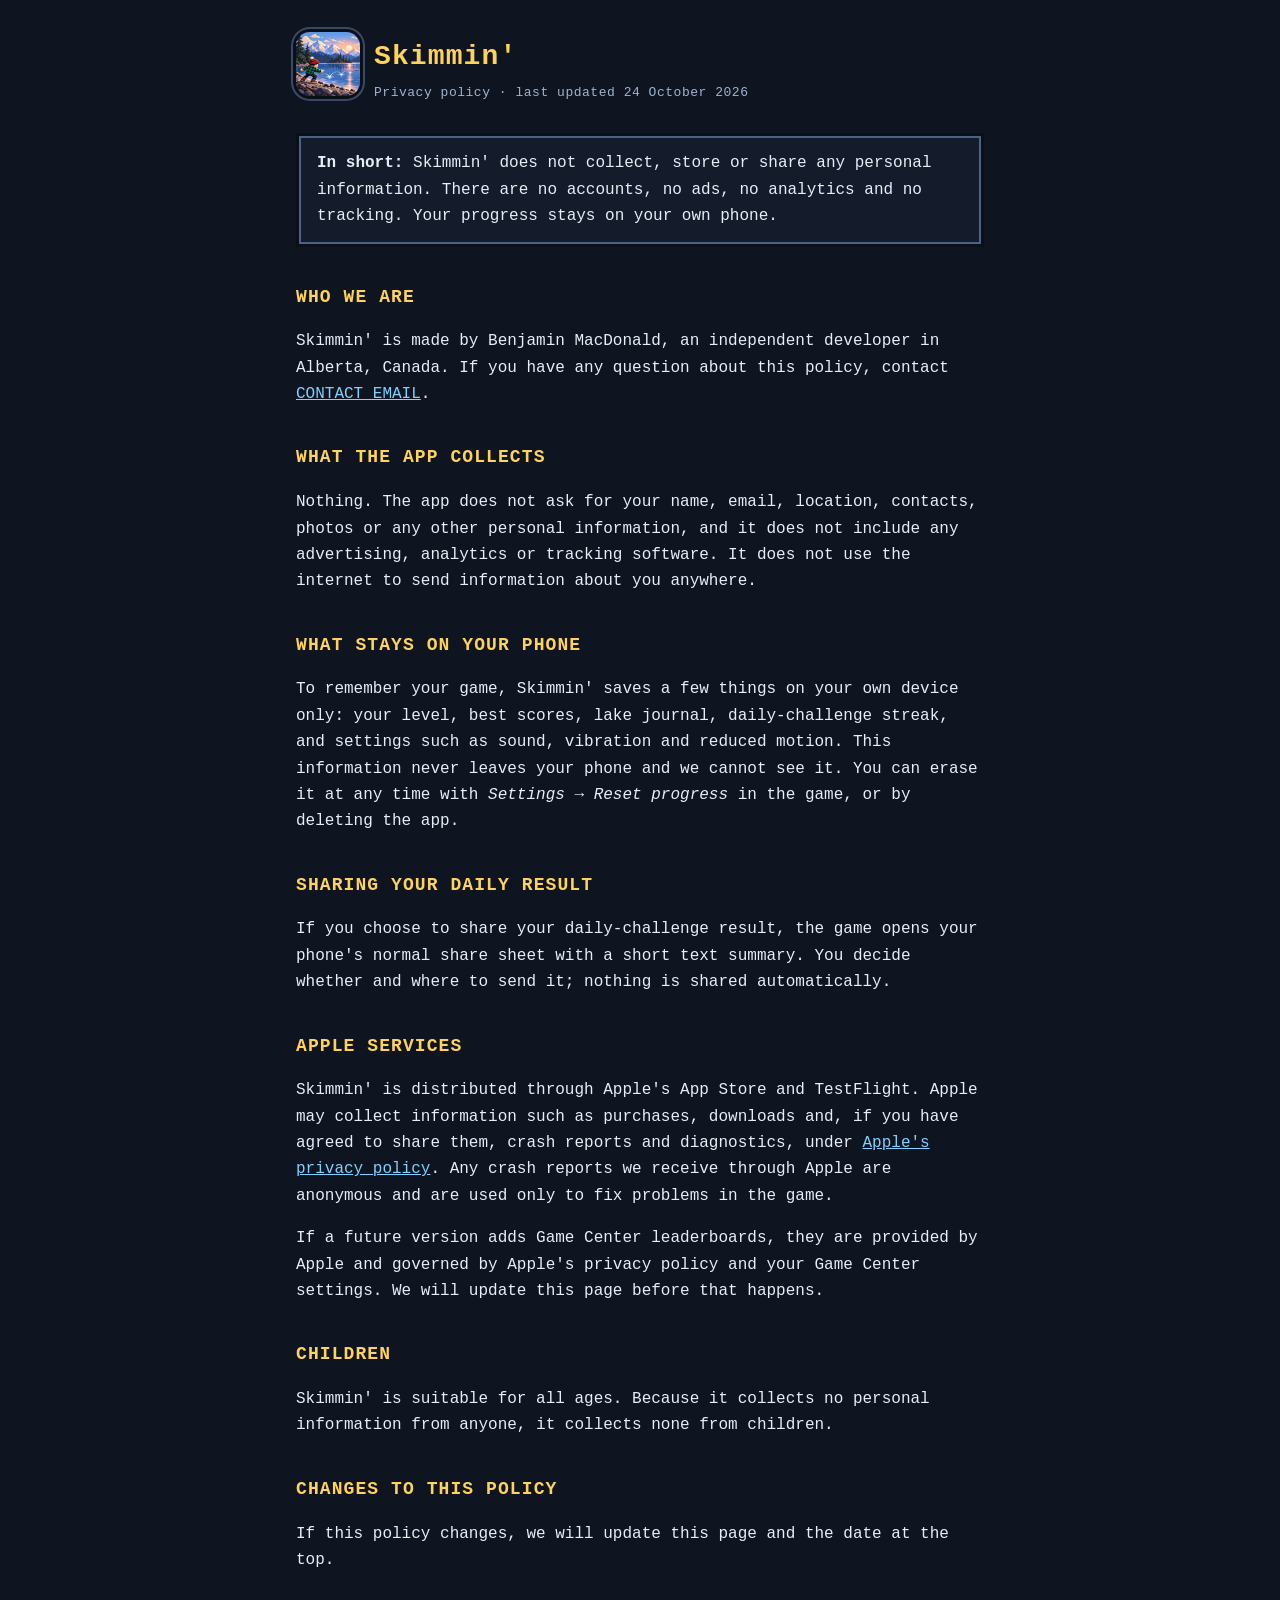
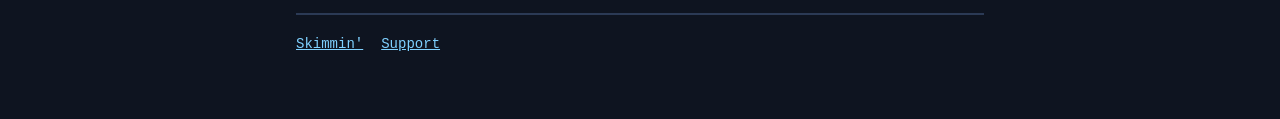
==== skimmin/privacy/index.html @ bc49a516 "Add Skimmin' support and privacy pages Co-Authored-By: Claude Opus 5.5 <noreply@anthropic.com> Claud" ====
<!doctype html>
<html lang="en">
<head>
<meta charset="utf-8">
<meta name="viewport" content="width=device-width, initial-scale=1">
<title>Skimmin' Privacy Policy</title>
<meta name="description" content="Privacy policy for Skimmin', a calm stone-skipping game for iPhone.">
<link rel="icon" href="../icon.png">
<link rel="stylesheet" href="../style.css">
</head>
<body>
<main>
  <header>
    <a href="../"><img src="../icon.png" alt=""></a>
    <div><h1>Skimmin'</h1><p class="tag">Privacy policy · last updated 24 October 2026</p></div>
  </header>

  <div class="card"><p><strong>In short:</strong> Skimmin' does not collect, store or share any personal information. There are no accounts, no ads, no analytics and no tracking. Your progress stays on your own phone.</p></div>

  <h2>Who we are</h2>
  <p>Skimmin' is made by Benjamin MacDonald, an independent developer in Alberta, Canada. If you have any question about this policy, contact <a href="mailto:CONTACT_EMAIL">CONTACT_EMAIL</a>.</p>

  <h2>What the app collects</h2>
  <p>Nothing. The app does not ask for your name, email, location, contacts, photos or any other personal information, and it does not include any advertising, analytics or tracking software. It does not use the internet to send information about you anywhere.</p>

  <h2>What stays on your phone</h2>
  <p>To remember your game, Skimmin' saves a few things on your own device only: your level, best scores, lake journal, daily-challenge streak, and settings such as sound, vibration and reduced motion. This information never leaves your phone and we cannot see it. You can erase it at any time with <em>Settings → Reset progress</em> in the game, or by deleting the app.</p>

  <h2>Sharing your daily result</h2>
  <p>If you choose to share your daily-challenge result, the game opens your phone's normal share sheet with a short text summary. You decide whether and where to send it; nothing is shared automatically.</p>

  <h2>Apple services</h2>
  <p>Skimmin' is distributed through Apple's App Store and TestFlight. Apple may collect information such as purchases, downloads and, if you have agreed to share them, crash reports and diagnostics, under <a href="https://www.apple.com/legal/privacy/">Apple's privacy policy</a>. Any crash reports we receive through Apple are anonymous and are used only to fix problems in the game.</p>
  <p>If a future version adds Game Center leaderboards, they are provided by Apple and governed by Apple's privacy policy and your Game Center settings. We will update this page before that happens.</p>

  <h2>Children</h2>
  <p>Skimmin' is suitable for all ages. Because it collects no personal information from anyone, it collects none from children.</p>

  <h2>Changes to this policy</h2>
  <p>If this policy changes, we will update this page and the date at the top.</p>

  <nav class="links"><a href="../">Skimmin'</a><a href="../support/">Support</a></nav>
</main>
</body>
</html>
---- skimmin/style.css ----
:root { --bg: #0e1420; --panel: #141c2b; --ink: #0b0f17; --fg: #fff7e6; --muted: #9fb3d1; --gold: #ffd35a; --sky: #7fd1ff; color-scheme: dark; }
* { box-sizing: border-box; }
html { -webkit-text-size-adjust: 100%; }
body { margin: 0; background: var(--bg); color: var(--fg); font: 16px/1.65 ui-monospace, "SFMono-Regular", Menlo, Consolas, monospace; }
main { max-width: 720px; margin: 0 auto; padding: 32px 16px 64px; }
header { display: flex; align-items: center; gap: 14px; margin-bottom: 28px; }
header img { width: 64px; height: 64px; border-radius: 14px; box-shadow: 0 0 0 3px var(--ink), 0 0 0 5px #3a4a66; }
header a { color: inherit; text-decoration: none; }
h1 { margin: 0; font-size: 28px; letter-spacing: 0.04em; color: var(--gold); }
.tag { margin: 2px 0 0; font-size: 13px; color: var(--muted); letter-spacing: 0.04em; }
h2 { margin: 36px 0 8px; font-size: 18px; letter-spacing: 0.06em; color: var(--gold); text-transform: uppercase; }
h3 { margin: 22px 0 4px; font-size: 16px; color: var(--sky); }
p, li { color: #e8eef6; }
ul { padding-left: 22px; }
a { color: var(--sky); }
a:focus-visible { outline: 3px solid var(--gold); outline-offset: 2px; }
.card { background: var(--panel); border: 3px solid var(--ink); box-shadow: inset 0 0 0 2px #4d6288; padding: 14px 18px; margin: 18px 0; }
.card p { margin: 0; }
nav.links { display: flex; gap: 18px; flex-wrap: wrap; margin-top: 40px; padding-top: 18px; border-top: 2px solid #2b3a55; font-size: 14px; }
.small { font-size: 13px; color: var(--muted); }
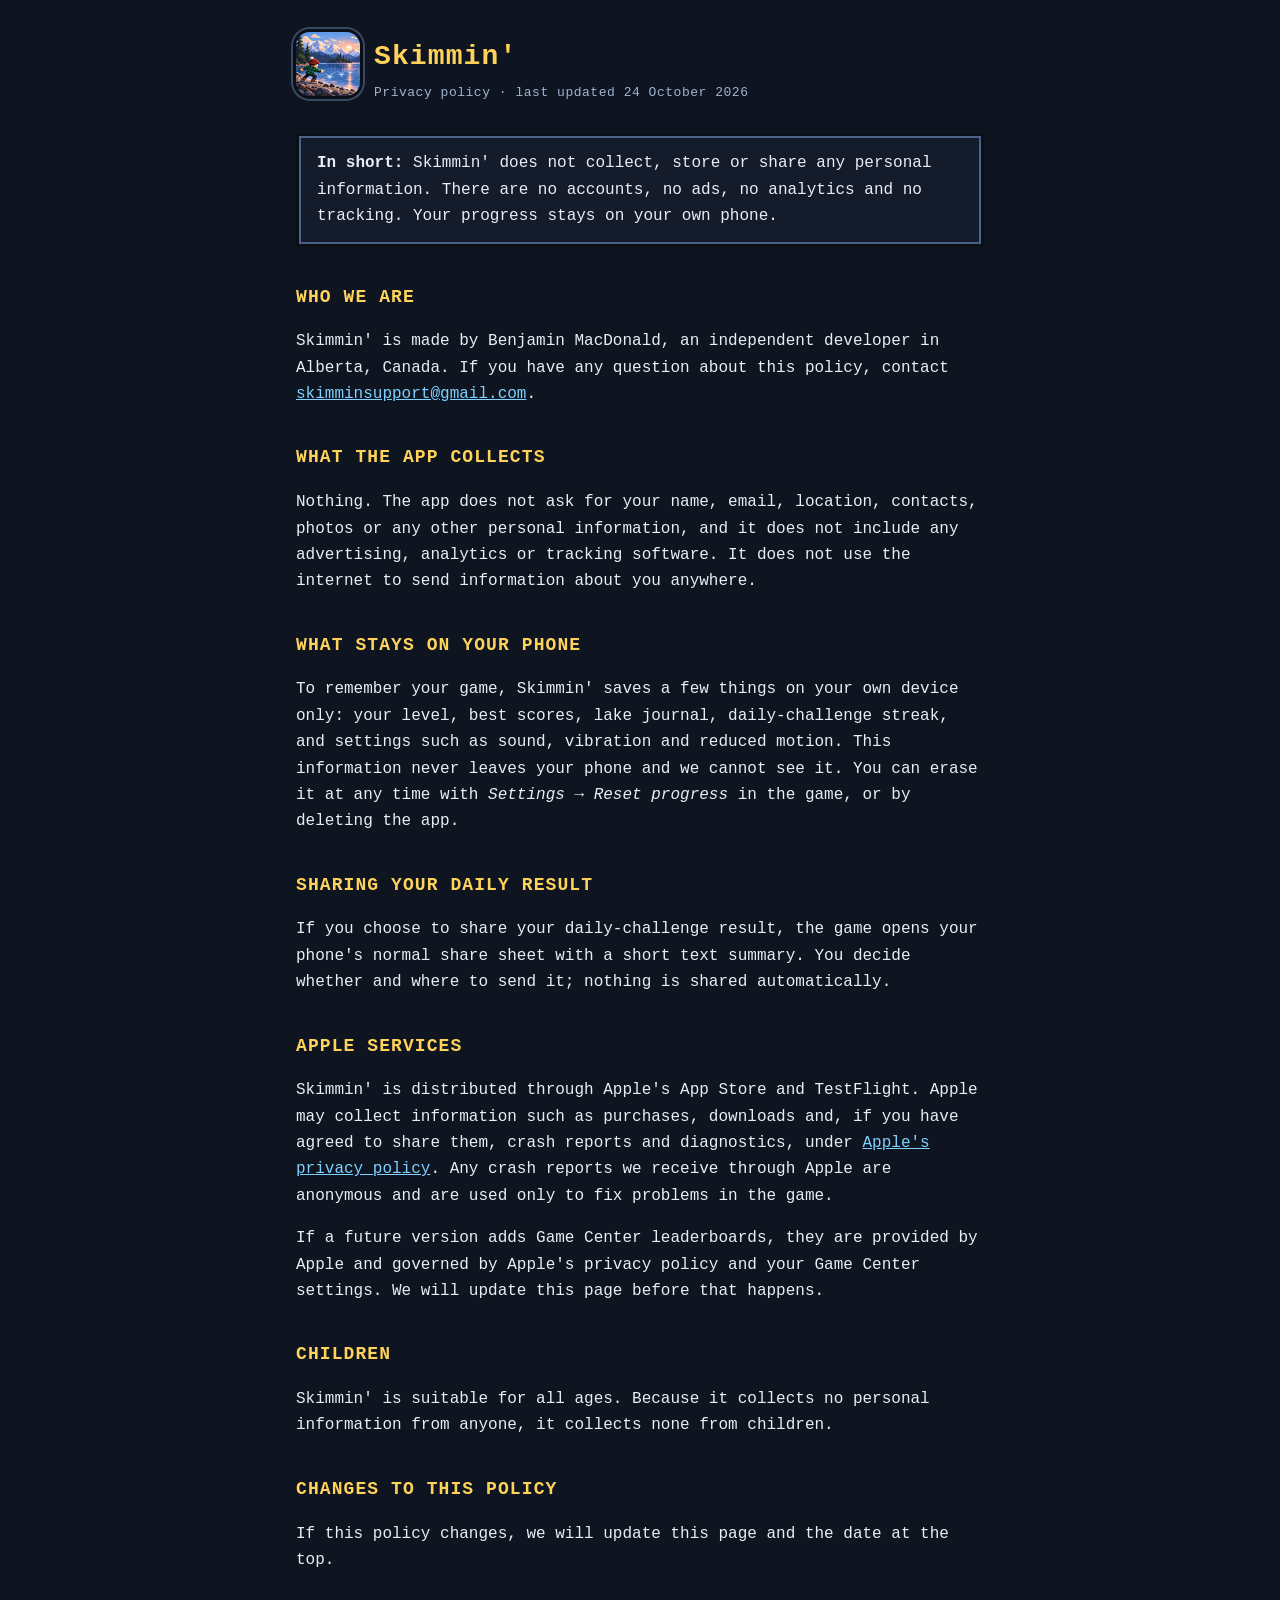
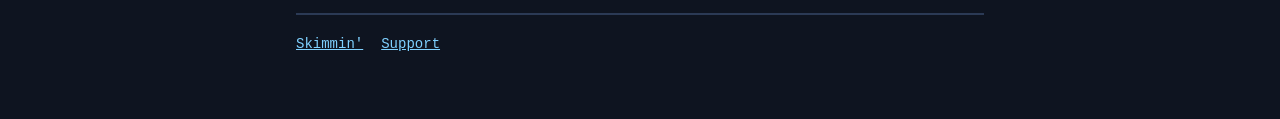
==== commit db66250c: "Skimmin' pages: support email Co-Authored-By: Claude Opus 5.5 <noreply@anthropic.com> Claude-Session" ====
--- a/skimmin/privacy/index.html
+++ b/skimmin/privacy/index.html
@@ -18,7 +18,7 @@
   <div class="card"><p><strong>In short:</strong> Skimmin' does not collect, store or share any personal information. There are no accounts, no ads, no analytics and no tracking. Your progress stays on your own phone.</p></div>
 
   <h2>Who we are</h2>
-  <p>Skimmin' is made by Benjamin MacDonald, an independent developer in Alberta, Canada. If you have any question about this policy, contact <a href="mailto:CONTACT_EMAIL">CONTACT_EMAIL</a>.</p>
+  <p>Skimmin' is made by Benjamin MacDonald, an independent developer in Alberta, Canada. If you have any question about this policy, contact <a href="mailto:skimminsupport@gmail.com">skimminsupport@gmail.com</a>.</p>
 
   <h2>What the app collects</h2>
   <p>Nothing. The app does not ask for your name, email, location, contacts, photos or any other personal information, and it does not include any advertising, analytics or tracking software. It does not use the internet to send information about you anywhere.</p>
